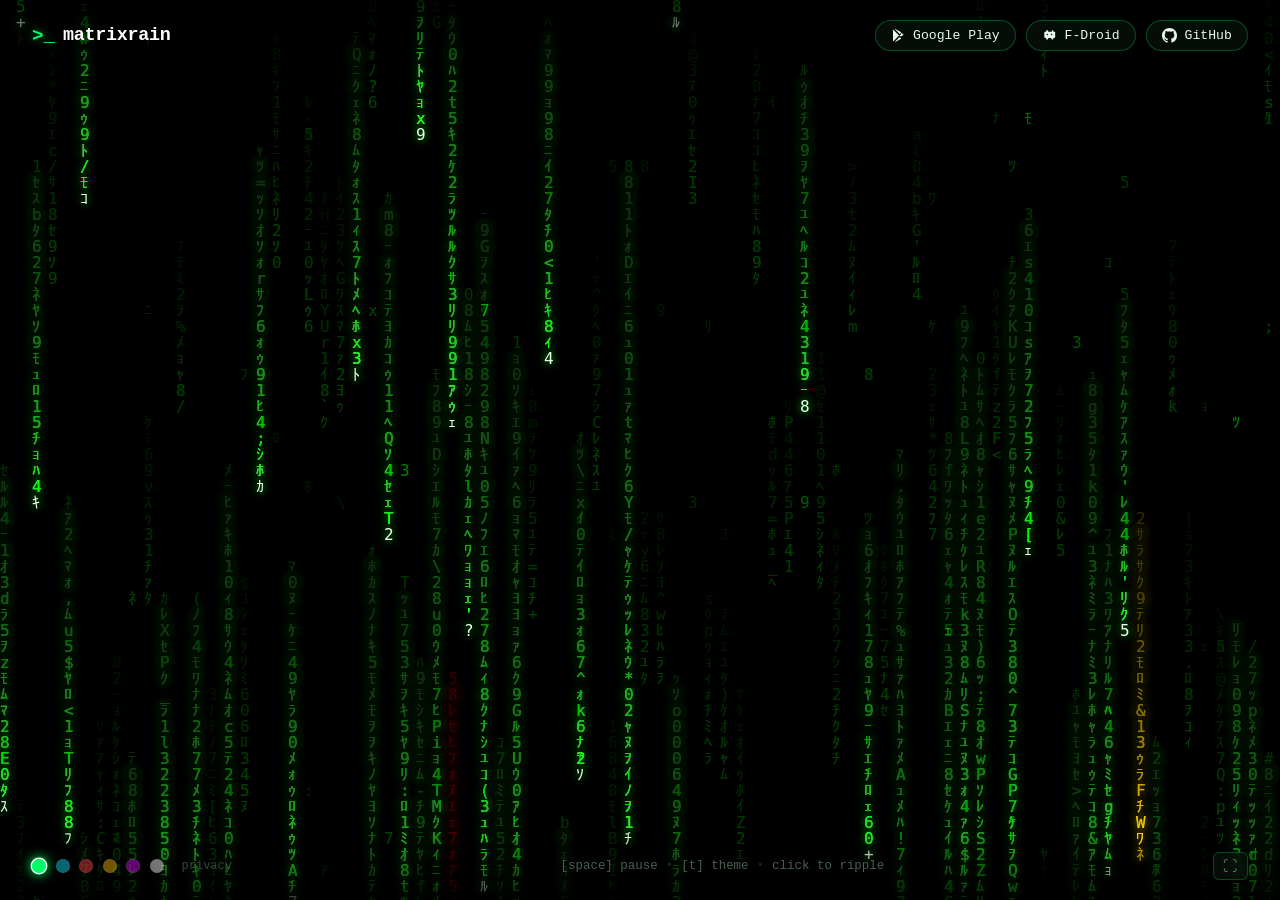
==== index.html @ ecc41f90 "feat(deploy): wire root static assets and deploy to matrixrain.app" ====
<!DOCTYPE html>
<html lang="en">
<head>
  <meta charset="UTF-8">
  <meta name="viewport" content="width=device-width, initial-scale=1.0">
  <title>matrixrain — Authentic Digital Rain</title>
  <meta name="description" content="Authentic, battery-optimized Matrix digital code rain live wallpaper for Android and Wear OS. Free on F-Droid and Google Play.">
  <meta name="keywords" content="matrix rain, live wallpaper, android live wallpaper, wear os watch face, pixel watch, f-droid, matrix code, digital rain">
  
  <!-- Open Graph / Social Media -->
  <meta property="og:type" content="website">
  <meta property="og:url" content="https://matrixrain.app/">
  <meta property="og:title" content="matrixrain">
  <meta property="og:description" content="Authentic Matrix digital code rain live wallpaper for Android and Wear OS.">
  <meta property="og:image" content="https://matrixrain.app/assets/og-preview.png">
  <meta property="og:image:width" content="1200">
  <meta property="og:image:height" content="630">

  <!-- Twitter Card -->
  <meta name="twitter:card" content="summary_large_image">
  <meta name="twitter:title" content="matrixrain">
  <meta name="twitter:description" content="Authentic Matrix digital code rain live wallpaper for Android and Wear OS.">
  <meta name="twitter:image" content="https://matrixrain.app/assets/og-preview.png">
  
  <!-- Favicon -->
  <link rel="icon" type="image/png" sizes="32x32" href="assets/favicon.png">
  <link rel="icon" type="image/x-icon" href="favicon.ico">
  <link rel="apple-touch-icon" sizes="180x180" href="assets/apple-touch-icon.png">

  <style>
    :root {
      --matrix-green: #00ff66;
      --bg-black: #000000;
      --text-main: #e8faed;
      --text-muted: #648a72;
      --font-mono: "Consolas", "Monaco", "Menlo", "SF Mono", "Courier New", monospace;
    }

    * {
      box-sizing: border-box;
      margin: 0;
      padding: 0;
      user-select: none;
      -webkit-user-select: none;
    }

    html, body {
      width: 100vw;
      height: 100vh;
      overflow: hidden;
      background-color: #000000;
      color: var(--text-main);
      font-family: var(--font-mono);
      position: relative;
    }

    #matrix-canvas {
      position: fixed;
      top: 0;
      left: 0;
      width: 100vw;
      height: 100vh;
      display: block;
      z-index: 1;
      background-color: #000000;
    }

    /* Top HUD Header */
    .hud-top {
      position: fixed;
      top: 0;
      left: 0;
      right: 0;
      z-index: 10;
      display: flex;
      justify-content: space-between;
      align-items: center;
      padding: 1.25rem 2rem;
      pointer-events: auto;
      background: linear-gradient(180deg, rgba(0, 0, 0, 0.8) 0%, rgba(0, 0, 0, 0) 100%);
      transition: opacity 0.4s ease, transform 0.4s ease;
    }

    .hud-brand {
      display: flex;
      align-items: center;
      gap: 0.5rem;
      cursor: default;
    }

    .prompt {
      color: var(--matrix-green);
      font-size: 1.2rem;
      font-weight: 700;
      text-shadow: 0 0 10px rgba(0, 255, 102, 0.7);
    }

    .brand-title {
      color: #ffffff;
      font-size: 1.15rem;
      font-weight: 600;
      letter-spacing: -0.3px;
    }

    .hud-actions {
      display: flex;
      align-items: center;
      gap: 0.65rem;
    }

    .hud-btn {
      display: inline-flex;
      align-items: center;
      gap: 0.45rem;
      padding: 0.45rem 0.95rem;
      background: rgba(8, 16, 11, 0.75);
      border: 1px solid rgba(0, 255, 102, 0.28);
      border-radius: 9999px;
      color: var(--text-main);
      text-decoration: none;
      font-size: 0.82rem;
      font-family: var(--font-mono);
      backdrop-filter: blur(12px);
      -webkit-backdrop-filter: blur(12px);
      transition: all 0.2s cubic-bezier(0.16, 1, 0.3, 1);
      white-space: nowrap;
    }

    .hud-btn:hover {
      background: rgba(0, 255, 102, 0.15);
      border-color: var(--matrix-green);
      color: #ffffff;
      box-shadow: 0 0 12px rgba(0, 255, 102, 0.35);
      transform: translateY(-1px);
    }

    .hud-icon {
      width: 15px !important;
      height: 15px !important;
      min-width: 15px !important;
      max-width: 15px !important;
      min-height: 15px !important;
      max-height: 15px !important;
      flex-shrink: 0;
      display: inline-block;
      vertical-align: middle;
    }

    /* Bottom HUD Bar */
    .hud-bottom {
      position: fixed;
      bottom: 0;
      left: 0;
      right: 0;
      z-index: 10;
      display: flex;
      justify-content: space-between;
      align-items: center;
      padding: 1.25rem 2rem;
      pointer-events: auto;
      background: linear-gradient(0deg, rgba(0, 0, 0, 0.8) 0%, rgba(0, 0, 0, 0) 100%);
      transition: opacity 0.4s ease, transform 0.4s ease;
    }

    .hud-themes {
      display: flex;
      align-items: center;
      gap: 0.6rem;
    }

    .theme-dot {
      width: 14px;
      height: 14px;
      border-radius: 50%;
      border: 1px solid rgba(255, 255, 255, 0.25);
      background-color: var(--dot-color);
      cursor: pointer;
      opacity: 0.45;
      transition: all 0.2s ease;
      outline: none;
    }

    .theme-dot:hover {
      opacity: 0.85;
      transform: scale(1.2);
    }

    .theme-dot.active {
      opacity: 1;
      border-color: #ffffff;
      box-shadow: 0 0 10px var(--dot-color);
      transform: scale(1.2);
    }

    .hud-privacy {
      margin-left: 0.5rem;
      color: var(--text-muted);
      text-decoration: none;
      font-size: 0.75rem;
      opacity: 0.5;
      transition: opacity 0.2s ease;
    }

    .hud-privacy:hover {
      opacity: 1;
      color: var(--text-main);
    }

    .hud-hints {
      color: var(--text-muted);
      font-size: 0.78rem;
      display: flex;
      align-items: center;
      gap: 0.5rem;
      opacity: 0.7;
    }

    .hud-hints .sep {
      opacity: 0.35;
    }

    .hud-tools {
      display: flex;
      align-items: center;
    }

    .hud-icon-btn {
      background: rgba(8, 16, 11, 0.75);
      border: 1px solid rgba(0, 255, 102, 0.25);
      border-radius: 6px;
      color: var(--text-muted);
      font-size: 0.9rem;
      padding: 0.3rem 0.6rem;
      cursor: pointer;
      backdrop-filter: blur(8px);
      -webkit-backdrop-filter: blur(8px);
      transition: all 0.2s ease;
      outline: none;
    }

    .hud-icon-btn:hover {
      border-color: var(--matrix-green);
      color: #ffffff;
      box-shadow: 0 0 10px rgba(0, 255, 102, 0.3);
    }

    /* Zen Screensaver Auto-Hide Mode */
    body.hud-hidden {
      cursor: none;
    }

    body.hud-hidden .hud-top {
      opacity: 0;
      pointer-events: none;
      transform: translateY(-8px);
    }

    body.hud-hidden .hud-bottom {
      opacity: 0;
      pointer-events: none;
      transform: translateY(8px);
    }

    @media (max-width: 768px) {
      .hud-top {
        padding: 1rem 1.25rem;
        flex-direction: column;
        gap: 0.85rem;
        align-items: flex-start;
      }
      .hud-actions {
        width: 100%;
        flex-wrap: wrap;
        gap: 0.45rem;
      }
      .hud-btn {
        padding: 0.35rem 0.75rem;
        font-size: 0.75rem;
      }
      .hud-bottom {
        padding: 1rem 1.25rem;
        gap: 0.75rem;
      }
      .hud-hints {
        display: none;
      }
    }
  </style>
</head>
<body>
  <!-- Full-Screen Living Digital Rain Canvas -->
  <canvas id="matrix-canvas"></canvas>

  <!-- Minimalist HUD Overlay (Auto-hides on inactivity) -->
  <header class="hud-top">
    <div class="hud-brand">
      <span class="prompt">&gt;_</span>
      <span class="brand-title">matrixrain</span>
    </div>

    <nav class="hud-actions">
      <a href="https://play.google.com/store/apps/details?id=com.example.matrixrain" target="_blank" rel="noopener" class="hud-btn" title="Get it on Google Play">
        <svg class="hud-icon" width="15" height="15" viewBox="0 0 24 24" fill="currentColor" style="width: 15px; height: 15px; min-width: 15px; max-width: 15px;">
          <path d="M3.5 2.3c-.2.3-.3.8-.3 1.4v16.6c0 .6.1 1.1.3 1.4l9.3-9.7L3.5 2.3zm12.3 8.3l-2.6 1.4 2.6 1.4 3.4-1.9c.8-.5.8-1.4 0-1.9l-3.4-1.9zm-1.8-1l-7.7-7.7c.3-.2.8-.2 1.3 0l8.7 5-2.3 2.7zm0 4.8l2.3 2.7-8.7 5c-.5.2-1 .2-1.3 0l7.7-7.7z"/>
        </svg>
        <span>Google Play</span>
      </a>

      <a href="https://f-droid.org/packages/com.example.matrixrain/" target="_blank" rel="noopener" class="hud-btn" title="Free and Open Source on F-Droid">
        <svg class="hud-icon" width="15" height="15" viewBox="0 0 24 24" fill="currentColor" style="width: 15px; height: 15px; min-width: 15px; max-width: 15px;">
          <path d="M7.4 3.7c-.4 0-.8.4-.8.8v1.6H5.2c-.8 0-1.5.7-1.5 1.5v6.9c0 .8.7 1.5 1.5 1.5h1.4v1.6c0 .4.4.8.8.8h1.6c.4 0 .8-.4.8-.8v-1.6h5.2v1.6c0 .4.4.8.8.8h1.6c.4 0 .8-.4.8-.8V16h1.4c.8 0 1.5-.7 1.5-1.5V7.6c0-.8-.7-1.5-1.5-1.5h-1.4V4.5c0-.4-.4-.8-.8-.8H16.6c-.4 0-.8.4-.8.8v1.6H9.8V4.5c0-.4-.4-.8-.8-.8H7.4zm1.2 5.5a1.2 1.2 0 110 2.4 1.2 1.2 0 010-2.4zm6.8 0a1.2 1.2 0 110 2.4 1.2 1.2 0 010-2.4z"/>
        </svg>
        <span>F-Droid</span>
      </a>

      <a href="https://github.com/kush-chou/neocoderain" target="_blank" rel="noopener" class="hud-btn" title="View Source on GitHub">
        <svg class="hud-icon" width="15" height="15" viewBox="0 0 24 24" fill="currentColor" style="width: 15px; height: 15px; min-width: 15px; max-width: 15px;">
          <path d="M12 0C5.37 0 0 5.37 0 12c0 5.31 3.435 9.795 8.205 11.385.6.105.825-.255.825-.57 0-.285-.015-1.23-.015-2.235-3.015.555-3.795-.735-4.035-1.41-.135-.345-.72-1.41-1.23-1.695-.42-.225-1.02-.78-.015-.795.945-.015 1.62.87 1.845 1.23 1.08 1.815 2.805 1.305 3.495.99.105-.78.42-1.305.765-1.605-2.67-.3-5.46-1.335-5.46-5.925 0-1.305.465-2.385 1.23-3.225-.12-.3-.54-1.53.12-3.18 0 0 1.005-.315 3.3 1.23.96-.27 1.98-.405 3-.405s2.04.135 3 .405c2.295-1.56 3.3-1.23 3.3-1.23.66 1.65.24 2.88.12 3.18.765.84 1.23 1.905 1.23 3.225 0 4.605-2.805 5.625-5.475 5.925.435.375.81 1.095.81 2.22 0 1.605-.015 2.895-.015 3.3 0 .315.225.69.825.57A12.02 12.02 0 0024 12c0-6.63-5.37-12-12-12z"/>
        </svg>
        <span>GitHub</span>
      </a>
    </nav>
  </header>

  <!-- Minimalist Bottom HUD -->
  <footer class="hud-bottom">
    <div class="hud-themes" title="Select Color Theme">
      <button class="theme-dot active" data-theme="classic" title="Classic Green" style="--dot-color: #00ff66"></button>
      <button class="theme-dot" data-theme="cyan" title="Trinity Cyan" style="--dot-color: #00e5ff"></button>
      <button class="theme-dot" data-theme="crimson" title="Matrix Red" style="--dot-color: #ff3344"></button>
      <button class="theme-dot" data-theme="amber" title="Zion Amber" style="--dot-color: #ffb700"></button>
      <button class="theme-dot" data-theme="violet" title="Cyber Violet" style="--dot-color: #d500f9"></button>
      <button class="theme-dot" data-theme="monochrome" title="Monochrome White" style="--dot-color: #ffffff"></button>
      <a href="privacy.html" class="hud-privacy" title="Privacy Policy">privacy</a>
    </div>

    <div class="hud-hints">
      <span>[space] pause</span>
      <span class="sep">•</span>
      <span>[t] theme</span>
      <span class="sep">•</span>
      <span>click to ripple</span>
    </div>

    <div class="hud-tools">
      <button id="fullscreen-btn" class="hud-icon-btn" title="Toggle Fullscreen">⛶</button>
    </div>
  </footer>

  <script>
    /**
     * Exact Faithful Implementation of MatrixRainWallpaperService.java
     * Directly matches the Android live wallpaper engine.
     */
    const canvas = document.getElementById('matrix-canvas');
    const ctx = canvas.getContext('2d');

    // Offscreen persistent buffer canvas for authentic phosphorescent decay
    let bufferCanvas = document.createElement('canvas');
    let bufferCtx = bufferCanvas.getContext('2d');

    const hiddenWords = ["MATRIX", "SYSTEM", "HACK", "WAKE UP", "NEO"];

    // Palette configurations based on Android paints
    const THEMES = {
      classic: {
        text: '#00FF00',
        bg: '#004400',
        head: '#EEFFEE',
        glow: '#00FF00',
        virus: '#FF0000',
        gold: '#FFD700'
      },
      cyan: {
        text: '#00E5FF',
        bg: '#003344',
        head: '#EEFFFF',
        glow: '#00E5FF',
        virus: '#FF0055',
        gold: '#FFD700'
      },
      crimson: {
        text: '#FF3344',
        bg: '#440008',
        head: '#FFEEF0',
        glow: '#FF3344',
        virus: '#00FF66',
        gold: '#FFD700'
      },
      amber: {
        text: '#FFB700',
        bg: '#443000',
        head: '#FFFFEE',
        glow: '#FFB700',
        virus: '#FF2200',
        gold: '#00FF66'
      },
      violet: {
        text: '#D500F9',
        bg: '#350040',
        head: '#FAEEFF',
        glow: '#D500F9',
        virus: '#00E5FF',
        gold: '#FFD700'
      },
      monochrome: {
        text: '#BBBBBB',
        bg: '#333333',
        head: '#FFFFFF',
        glow: '#FFFFFF',
        virus: '#FF3344',
        gold: '#00FF66'
      }
    };
    const THEME_KEYS = Object.keys(THEMES);

    const state = {
      theme: 'classic',
      fontSize: 16,
      columnSize: 0,
      width: 0,
      height: 0,
      dropY: [],
      speeds: [],
      frameCounts: [],
      previousChars: [],
      columnType: [], // 0=Normal, 1=Background depth, 2=Virus, 3=Gold
      wordActiveIndex: [],
      assignedWord: [],
      ripples: [],
      paused: false
    };

    /**
     * Exact character generator from MatrixRainWallpaperService.java:
     * 60% Halfwidth Katakana (0xFF66 to 0xFF9D)
     * 25% Digits ('0' to '9')
     * 15% ASCII symbols (0x21 to 0x7E)
     */
    function getRandomMatrixChar() {
      const type = Math.random() * 100;
      if (type < 60) {
        return String.fromCharCode(0xFF66 + Math.floor(Math.random() * (0xFF9D - 0xFF66)));
      } else if (type < 85) {
        return String.fromCharCode(48 + Math.floor(Math.random() * 10));
      } else {
        return String.fromCharCode(0x21 + Math.floor(Math.random() * 90));
      }
    }

    function initColumn(i, randomY) {
      const maxRows = Math.floor(state.height / state.fontSize);
      state.dropY[i] = randomY ? Math.floor(Math.random() * maxRows) : 0;

      const roll = Math.random();
      if (roll > 0.98) {
        state.columnType[i] = 2; // Virus (Red)
        state.speeds[i] = Math.floor(Math.random() * 2) + 1;
      } else if (roll > 0.96) {
        state.columnType[i] = 3; // Gold
        state.speeds[i] = Math.floor(Math.random() * 3) + 2;
      } else if (roll > 0.60) {
        state.columnType[i] = 1; // Background depth (Dim dark green)
        state.speeds[i] = Math.floor(Math.random() * 2) + 3;
      } else {
        state.columnType[i] = 0; // Standard foreground (Bright green)
        state.speeds[i] = Math.floor(Math.random() * 2) + 1;
      }

      state.frameCounts[i] = state.speeds[i];
      state.previousChars[i] = getRandomMatrixChar();

      state.wordActiveIndex[i] = -1;
      if (!randomY && state.columnType[i] === 0 && Math.random() < 0.04) {
        state.assignedWord[i] = hiddenWords[Math.floor(Math.random() * hiddenWords.length)];
        state.wordActiveIndex[i] = 0;
      }
    }

    function resizeMatrix() {
      const dpr = Math.min(window.devicePixelRatio || 1, 2);
      state.width = window.innerWidth;
      state.height = window.innerHeight;

      canvas.width = Math.floor(state.width * dpr);
      canvas.height = Math.floor(state.height * dpr);
      canvas.style.width = `${state.width}px`;
      canvas.style.height = `${state.height}px`;

      ctx.setTransform(dpr, 0, 0, dpr, 0, 0);

      bufferCanvas.width = state.width;
      bufferCanvas.height = state.height;
      bufferCtx.fillStyle = '#000000';
      bufferCtx.fillRect(0, 0, state.width, state.height);

      state.fontSize = state.width < 768 ? 14 : 16;
      state.columnSize = Math.floor(state.width / state.fontSize);

      state.dropY = new Array(state.columnSize);
      state.speeds = new Array(state.columnSize);
      state.frameCounts = new Array(state.columnSize);
      state.previousChars = new Array(state.columnSize);
      state.columnType = new Array(state.columnSize);
      state.wordActiveIndex = new Array(state.columnSize);
      state.assignedWord = new Array(state.columnSize);

      for (let i = 0; i < state.columnSize; i++) {
        initColumn(i, true);
      }
    }

    window.addEventListener('resize', resizeMatrix);
    resizeMatrix();

    // Consistent Frame Loop matching Android Handler.postDelayed(drawRunner, 33)
    function drawFrame() {
      if (state.paused) return;

      const currentTheme = THEMES[state.theme];

      // 1. Phosphor Decay Wipe on buffer matching Android setAlpha(10) (10/255 ~= 0.039)
      bufferCtx.fillStyle = 'rgba(0, 0, 0, 0.038)';
      bufferCtx.fillRect(0, 0, state.width, state.height);

      bufferCtx.font = `${state.fontSize}px "Consolas", "Monaco", "Menlo", monospace`;
      bufferCtx.textBaseline = 'top';

      // 2. Process Columns
      for (let i = 0; i < state.columnSize; i++) {
        state.frameCounts[i]--;

        // Occasional In-Place Glitch
        if (Math.random() < 0.015) {
          const glitchY = Math.floor(Math.random() * (state.height / state.fontSize));
          let glitchColor = state.columnType[i] === 1 ? currentTheme.bg : currentTheme.text;
          if (state.columnType[i] === 2) glitchColor = currentTheme.virus;
          bufferCtx.fillStyle = glitchColor;
          bufferCtx.fillText(getRandomMatrixChar(), i * state.fontSize, glitchY * state.fontSize);
        }

        if (state.frameCounts[i] <= 0) {
          state.frameCounts[i] = state.speeds[i];

          const x = i * state.fontSize;
          const y = state.dropY[i] * state.fontSize;

          // Paint previous character in body color
          let bodyColor = currentTheme.text;
          if (state.columnType[i] === 1) bodyColor = currentTheme.bg;
          else if (state.columnType[i] === 2) bodyColor = currentTheme.virus;
          else if (state.columnType[i] === 3) bodyColor = currentTheme.gold;

          bufferCtx.fillStyle = bodyColor;
          bufferCtx.fillText(state.previousChars[i], x, y);

          state.dropY[i]++;

          if (state.dropY[i] * state.fontSize > state.height) {
            if (Math.random() > 0.95) {
              initColumn(i, false);
            }
          } else {
            let newChar;
            if (state.wordActiveIndex[i] >= 0) {
              newChar = state.assignedWord[i].charAt(state.wordActiveIndex[i]);
              state.wordActiveIndex[i]++;
              if (state.wordActiveIndex[i] >= state.assignedWord[i].length) {
                state.wordActiveIndex[i] = -1;
              }
            } else {
              newChar = getRandomMatrixChar();
            }

            // Draw new head with glow
            let headColor = currentTheme.head;
            let headGlow = currentTheme.glow;
            if (state.columnType[i] === 2) { headColor = currentTheme.virus; headGlow = currentTheme.virus; }
            else if (state.columnType[i] === 3) { headColor = currentTheme.gold; headGlow = currentTheme.gold; }
            else if (state.columnType[i] === 1) { headColor = currentTheme.bg; headGlow = 'transparent'; }

            bufferCtx.save();
            bufferCtx.fillStyle = headColor;
            if (state.columnType[i] !== 1) {
              bufferCtx.shadowColor = headGlow;
              bufferCtx.shadowBlur = 8;
            }
            bufferCtx.fillText(newChar, x, state.dropY[i] * state.fontSize);
            bufferCtx.restore();

            state.previousChars[i] = newChar;
          }
        }
      }

      // 3. Render buffer onto main screen
      ctx.clearRect(0, 0, state.width, state.height);
      ctx.drawImage(bufferCanvas, 0, 0);

      // 4. Draw Ripples on top
      for (let r = state.ripples.length - 1; r >= 0; r--) {
        const rip = state.ripples[r];
        rip.radius += 8;
        rip.alpha -= 0.04;
        if (rip.alpha <= 0) {
          state.ripples.splice(r, 1);
          continue;
        }
        ctx.beginPath();
        ctx.arc(rip.x, rip.y, rip.radius, 0, Math.PI * 2);
        ctx.strokeStyle = `rgba(0, 255, 102, ${rip.alpha * 0.6})`;
        ctx.lineWidth = 1.5;
        ctx.stroke();
      }
    }

    let lastTime = 0;
    const frameInterval = 30; // 30ms matching Android WallpaperService drawDelay

    function loop(timestamp) {
      if (!lastTime) lastTime = timestamp;
      const elapsed = timestamp - lastTime;

      if (elapsed >= frameInterval) {
        lastTime = timestamp - (elapsed % frameInterval);
        drawFrame();
      }

      requestAnimationFrame(loop);
    }
    requestAnimationFrame(loop);

    // Interactive Touch / Mouse Ripple from WallpaperService.onTouchEvent
    function triggerTouch(x, y) {
      state.ripples.push({ x, y, radius: 10, alpha: 1.0 });
      const col = Math.floor(x / state.fontSize);
      for (let offset = -2; offset <= 2; offset++) {
        const c = col + offset;
        if (c >= 0 && c < state.columnSize) {
          state.dropY[c] = 0;
          state.speeds[c] = 1;
          state.frameCounts[c] = 0;
          state.columnType[c] = (Math.random() < 0.1) ? 3 : 0;
        }
      }
    }

    window.addEventListener('pointerdown', (e) => {
      if (e.target.closest('.hud-top') || e.target.closest('.hud-bottom')) return;
      triggerTouch(e.clientX, e.clientY);
    });

    // Auto-Hide HUD for Pure Screensaver Experience
    let hideTimer = null;
    function resetInactivityTimer() {
      document.body.classList.remove('hud-hidden');
      clearTimeout(hideTimer);
      hideTimer = setTimeout(() => {
        document.body.classList.add('hud-hidden');
      }, 3500);
    }

    ['mousemove', 'mousedown', 'keydown', 'touchstart'].forEach((evt) => {
      window.addEventListener(evt, resetInactivityTimer, { passive: true });
    });
    resetInactivityTimer();

    // Theme Picker
    function setTheme(themeKey) {
      if (!THEMES[themeKey]) return;
      state.theme = themeKey;
      document.querySelectorAll('.theme-dot').forEach((dot) => {
        dot.classList.toggle('active', dot.dataset.theme === themeKey);
      });
    }

    document.querySelectorAll('.theme-dot').forEach((dot) => {
      dot.addEventListener('click', () => setTheme(dot.dataset.theme));
    });

    // Keyboard Shortcuts
    window.addEventListener('keydown', (e) => {
      if (e.key === ' ' || e.code === 'Space') {
        e.preventDefault();
        state.paused = !state.paused;
      } else if (e.key === 't' || e.key === 'T') {
        const currentIdx = THEME_KEYS.indexOf(state.theme);
        const nextIdx = (currentIdx + 1) % THEME_KEYS.length;
        setTheme(THEME_KEYS[nextIdx]);
      } else if (e.key === 'f' || e.key === 'F') {
        toggleFullscreen();
      }
    });

    // Fullscreen Toggle
    const fullscreenBtn = document.getElementById('fullscreen-btn');
    function toggleFullscreen() {
      if (!document.fullscreenElement) {
        document.documentElement.requestFullscreen().catch(() => {});
        if (fullscreenBtn) fullscreenBtn.textContent = '✕';
      } else {
        document.exitFullscreen().catch(() => {});
        if (fullscreenBtn) fullscreenBtn.textContent = '⛶';
      }
    }
    if (fullscreenBtn) fullscreenBtn.addEventListener('click', toggleFullscreen);
  </script>
</body>
</html>
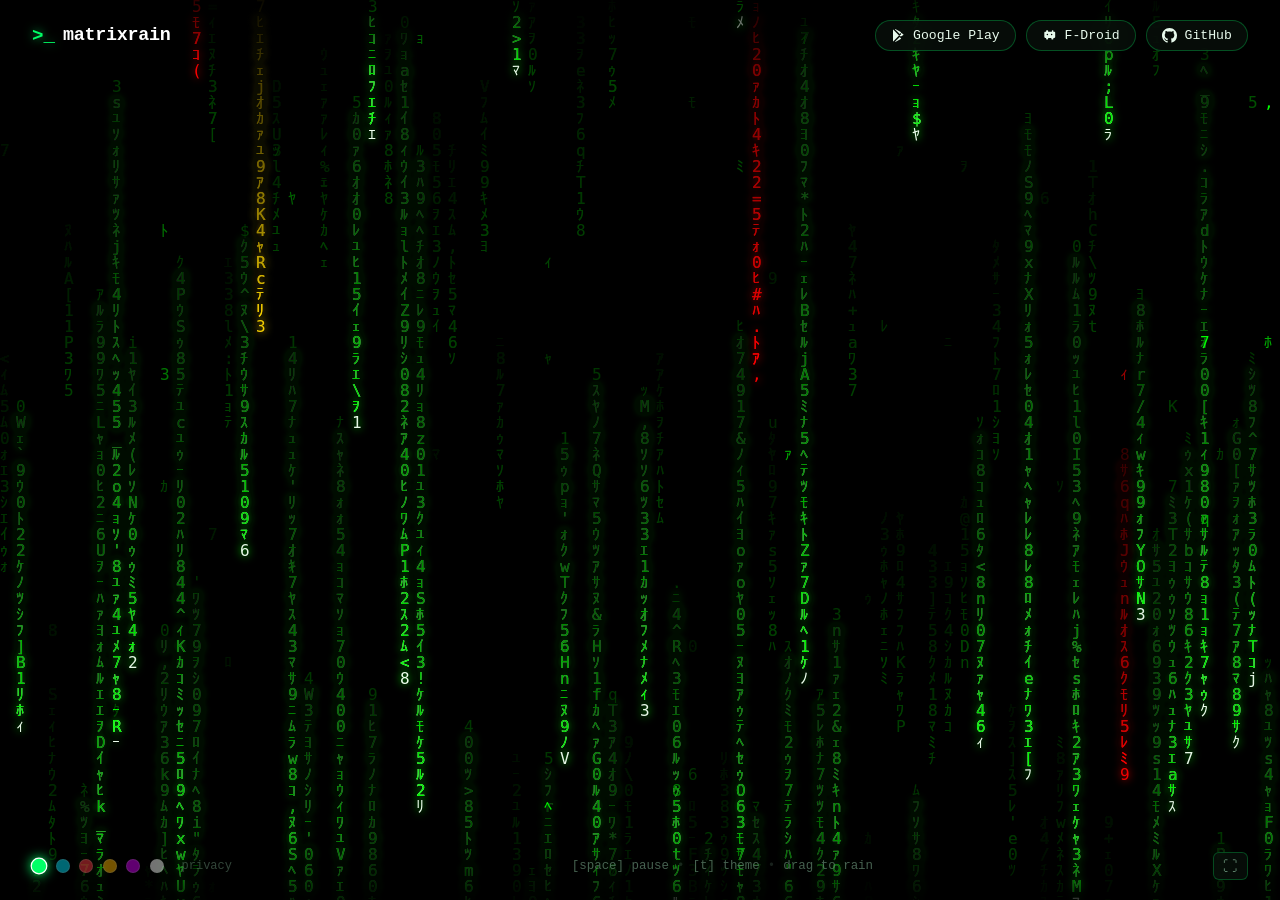
==== commit e97e3fa7: "feat(interaction): add click-drag cursor glide cascading rain matching Android live wallpaper" ====
--- a/index.html
+++ b/index.html
@@ -339,7 +339,7 @@
       <span class="sep">•</span>
       <span>[t] theme</span>
       <span class="sep">•</span>
-      <span>click to ripple</span>
+      <span>drag to rain</span>
     </div>
 
     <div class="hud-tools">
@@ -630,24 +630,55 @@
     }
     requestAnimationFrame(loop);
 
-    // Interactive Touch / Mouse Ripple from WallpaperService.onTouchEvent
-    function triggerTouch(x, y) {
-      state.ripples.push({ x, y, radius: 10, alpha: 1.0 });
-      const col = Math.floor(x / state.fontSize);
-      for (let offset = -2; offset <= 2; offset++) {
-        const c = col + offset;
+    // Glide / Drag Column Trigger directly from Android WallpaperService.onTouchEvent
+    let isPointerDown = false;
+    let lastPointerX = null;
+
+    function triggerAtX(currentX) {
+      const currentCol = Math.floor(currentX / state.fontSize);
+      let startCol = currentCol;
+      let endCol = currentCol;
+
+      if (lastPointerX !== null) {
+        const prevCol = Math.floor(lastPointerX / state.fontSize);
+        startCol = Math.min(prevCol, currentCol);
+        endCol = Math.max(prevCol, currentCol);
+      }
+
+      for (let c = startCol; c <= endCol; c++) {
         if (c >= 0 && c < state.columnSize) {
           state.dropY[c] = 0;
           state.speeds[c] = 1;
           state.frameCounts[c] = 0;
-          state.columnType[c] = (Math.random() < 0.1) ? 3 : 0;
+          state.previousChars[c] = getRandomMatrixChar();
+          // 5% chance Gold stream roll directly matching Android onTouchEvent
+          state.columnType[c] = (Math.random() < 0.05) ? 3 : 0;
         }
       }
+
+      lastPointerX = currentX;
     }
 
     window.addEventListener('pointerdown', (e) => {
       if (e.target.closest('.hud-top') || e.target.closest('.hud-bottom')) return;
-      triggerTouch(e.clientX, e.clientY);
+      isPointerDown = true;
+      triggerAtX(e.clientX);
+    });
+
+    window.addEventListener('pointermove', (e) => {
+      if (!isPointerDown) return;
+      if (e.target.closest('.hud-top') || e.target.closest('.hud-bottom')) return;
+      triggerAtX(e.clientX);
+    });
+
+    window.addEventListener('pointerup', () => {
+      isPointerDown = false;
+      lastPointerX = null;
+    });
+
+    window.addEventListener('pointercancel', () => {
+      isPointerDown = false;
+      lastPointerX = null;
     });
 
     // Auto-Hide HUD for Pure Screensaver Experience
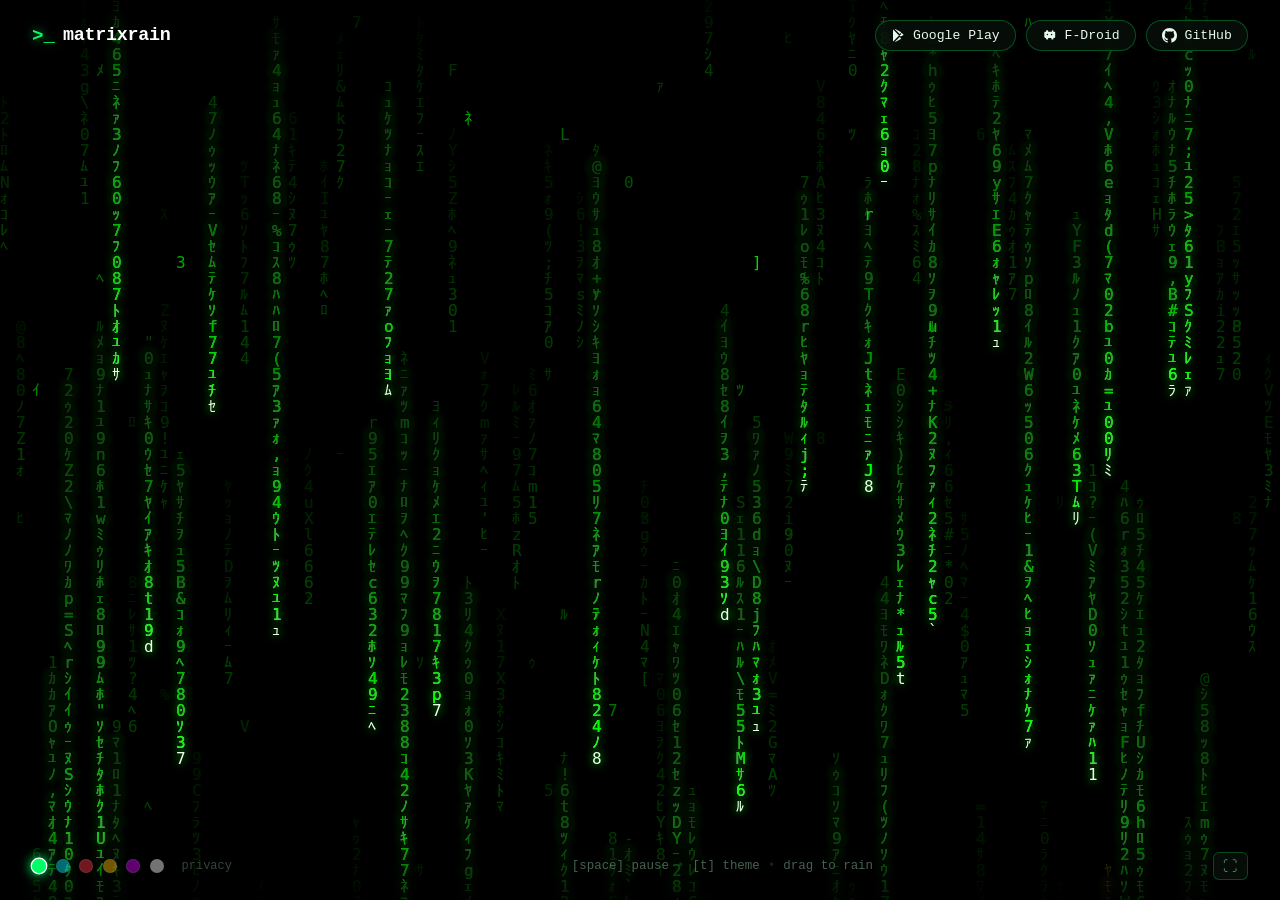
==== commit e323ab15: "refactor(fdroid): migrate namespace to app.matrixrain and configure F-Droid release metadata" ====
--- a/index.html
+++ b/index.html
@@ -299,21 +299,21 @@
     </div>
 
     <nav class="hud-actions">
-      <a href="https://play.google.com/store/apps/details?id=com.example.matrixrain" target="_blank" rel="noopener" class="hud-btn" title="Get it on Google Play">
+      <a href="https://play.google.com/store/apps/details?id=app.matrixrain" target="_blank" rel="noopener" class="hud-btn" title="Get it on Google Play">
         <svg class="hud-icon" width="15" height="15" viewBox="0 0 24 24" fill="currentColor" style="width: 15px; height: 15px; min-width: 15px; max-width: 15px;">
           <path d="M3.5 2.3c-.2.3-.3.8-.3 1.4v16.6c0 .6.1 1.1.3 1.4l9.3-9.7L3.5 2.3zm12.3 8.3l-2.6 1.4 2.6 1.4 3.4-1.9c.8-.5.8-1.4 0-1.9l-3.4-1.9zm-1.8-1l-7.7-7.7c.3-.2.8-.2 1.3 0l8.7 5-2.3 2.7zm0 4.8l2.3 2.7-8.7 5c-.5.2-1 .2-1.3 0l7.7-7.7z"/>
         </svg>
         <span>Google Play</span>
       </a>
 
-      <a href="https://f-droid.org/packages/com.example.matrixrain/" target="_blank" rel="noopener" class="hud-btn" title="Free and Open Source on F-Droid">
+      <a href="https://f-droid.org/packages/app.matrixrain/" target="_blank" rel="noopener" class="hud-btn" title="Free and Open Source on F-Droid">
         <svg class="hud-icon" width="15" height="15" viewBox="0 0 24 24" fill="currentColor" style="width: 15px; height: 15px; min-width: 15px; max-width: 15px;">
           <path d="M7.4 3.7c-.4 0-.8.4-.8.8v1.6H5.2c-.8 0-1.5.7-1.5 1.5v6.9c0 .8.7 1.5 1.5 1.5h1.4v1.6c0 .4.4.8.8.8h1.6c.4 0 .8-.4.8-.8v-1.6h5.2v1.6c0 .4.4.8.8.8h1.6c.4 0 .8-.4.8-.8V16h1.4c.8 0 1.5-.7 1.5-1.5V7.6c0-.8-.7-1.5-1.5-1.5h-1.4V4.5c0-.4-.4-.8-.8-.8H16.6c-.4 0-.8.4-.8.8v1.6H9.8V4.5c0-.4-.4-.8-.8-.8H7.4zm1.2 5.5a1.2 1.2 0 110 2.4 1.2 1.2 0 010-2.4zm6.8 0a1.2 1.2 0 110 2.4 1.2 1.2 0 010-2.4z"/>
         </svg>
         <span>F-Droid</span>
       </a>
 
-      <a href="https://github.com/kush-chou/neocoderain" target="_blank" rel="noopener" class="hud-btn" title="View Source on GitHub">
+      <a href="https://github.com/kush-chou/matrixrain" target="_blank" rel="noopener" class="hud-btn" title="View Source on GitHub">
         <svg class="hud-icon" width="15" height="15" viewBox="0 0 24 24" fill="currentColor" style="width: 15px; height: 15px; min-width: 15px; max-width: 15px;">
           <path d="M12 0C5.37 0 0 5.37 0 12c0 5.31 3.435 9.795 8.205 11.385.6.105.825-.255.825-.57 0-.285-.015-1.23-.015-2.235-3.015.555-3.795-.735-4.035-1.41-.135-.345-.72-1.41-1.23-1.695-.42-.225-1.02-.78-.015-.795.945-.015 1.62.87 1.845 1.23 1.08 1.815 2.805 1.305 3.495.99.105-.78.42-1.305.765-1.605-2.67-.3-5.46-1.335-5.46-5.925 0-1.305.465-2.385 1.23-3.225-.12-.3-.54-1.53.12-3.18 0 0 1.005-.315 3.3 1.23.96-.27 1.98-.405 3-.405s2.04.135 3 .405c2.295-1.56 3.3-1.23 3.3-1.23.66 1.65.24 2.88.12 3.18.765.84 1.23 1.905 1.23 3.225 0 4.605-2.805 5.625-5.475 5.925.435.375.81 1.095.81 2.22 0 1.605-.015 2.895-.015 3.3 0 .315.225.69.825.57A12.02 12.02 0 0024 12c0-6.63-5.37-12-12-12z"/>
         </svg>
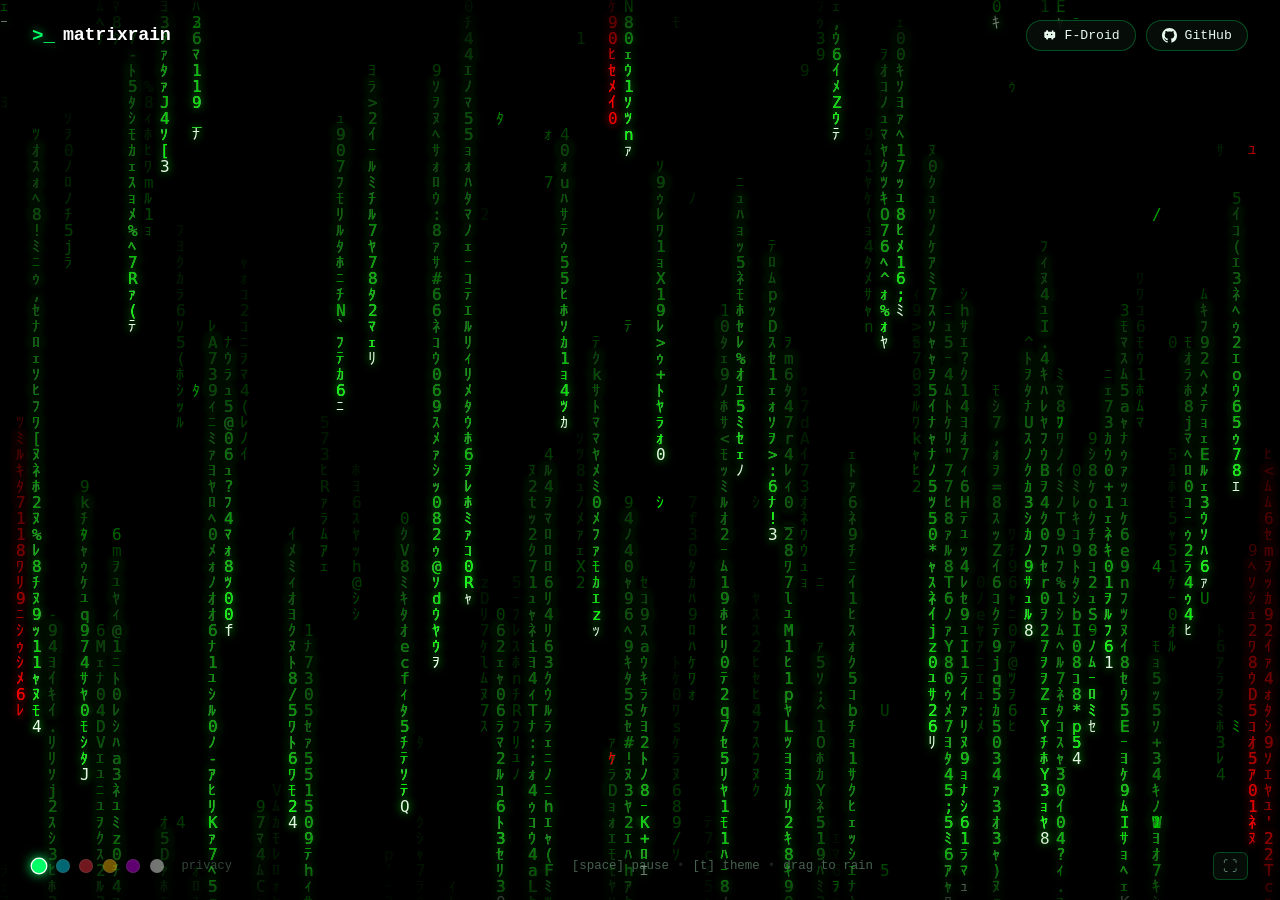
==== commit 981fb1fd: "refactor: strip wear os module and play billing for pure FOSS release" ====
--- a/index.html
+++ b/index.html
@@ -4,14 +4,14 @@
   <meta charset="UTF-8">
   <meta name="viewport" content="width=device-width, initial-scale=1.0">
   <title>matrixrain — Authentic Digital Rain</title>
-  <meta name="description" content="Authentic, battery-optimized Matrix digital code rain live wallpaper for Android and Wear OS. Free on F-Droid and Google Play.">
-  <meta name="keywords" content="matrix rain, live wallpaper, android live wallpaper, wear os watch face, pixel watch, f-droid, matrix code, digital rain">
+  <meta name="description" content="Authentic, battery-optimized Matrix digital code rain live wallpaper for Android. 100% Free and Open Source on F-Droid.">
+  <meta name="keywords" content="matrix rain, live wallpaper, android live wallpaper, foss, f-droid, matrix code, digital rain">
   
   <!-- Open Graph / Social Media -->
   <meta property="og:type" content="website">
   <meta property="og:url" content="https://matrixrain.app/">
   <meta property="og:title" content="matrixrain">
-  <meta property="og:description" content="Authentic Matrix digital code rain live wallpaper for Android and Wear OS.">
+  <meta property="og:description" content="Authentic Matrix digital code rain live wallpaper for Android.">
   <meta property="og:image" content="https://matrixrain.app/assets/og-preview.png">
   <meta property="og:image:width" content="1200">
   <meta property="og:image:height" content="630">
@@ -19,7 +19,7 @@
   <!-- Twitter Card -->
   <meta name="twitter:card" content="summary_large_image">
   <meta name="twitter:title" content="matrixrain">
-  <meta name="twitter:description" content="Authentic Matrix digital code rain live wallpaper for Android and Wear OS.">
+  <meta name="twitter:description" content="Authentic Matrix digital code rain live wallpaper for Android.">
   <meta name="twitter:image" content="https://matrixrain.app/assets/og-preview.png">
   
   <!-- Favicon -->
@@ -299,13 +299,6 @@
     </div>
 
     <nav class="hud-actions">
-      <a href="https://play.google.com/store/apps/details?id=app.matrixrain" target="_blank" rel="noopener" class="hud-btn" title="Get it on Google Play">
-        <svg class="hud-icon" width="15" height="15" viewBox="0 0 24 24" fill="currentColor" style="width: 15px; height: 15px; min-width: 15px; max-width: 15px;">
-          <path d="M3.5 2.3c-.2.3-.3.8-.3 1.4v16.6c0 .6.1 1.1.3 1.4l9.3-9.7L3.5 2.3zm12.3 8.3l-2.6 1.4 2.6 1.4 3.4-1.9c.8-.5.8-1.4 0-1.9l-3.4-1.9zm-1.8-1l-7.7-7.7c.3-.2.8-.2 1.3 0l8.7 5-2.3 2.7zm0 4.8l2.3 2.7-8.7 5c-.5.2-1 .2-1.3 0l7.7-7.7z"/>
-        </svg>
-        <span>Google Play</span>
-      </a>
-
       <a href="https://f-droid.org/packages/app.matrixrain/" target="_blank" rel="noopener" class="hud-btn" title="Free and Open Source on F-Droid">
         <svg class="hud-icon" width="15" height="15" viewBox="0 0 24 24" fill="currentColor" style="width: 15px; height: 15px; min-width: 15px; max-width: 15px;">
           <path d="M7.4 3.7c-.4 0-.8.4-.8.8v1.6H5.2c-.8 0-1.5.7-1.5 1.5v6.9c0 .8.7 1.5 1.5 1.5h1.4v1.6c0 .4.4.8.8.8h1.6c.4 0 .8-.4.8-.8v-1.6h5.2v1.6c0 .4.4.8.8.8h1.6c.4 0 .8-.4.8-.8V16h1.4c.8 0 1.5-.7 1.5-1.5V7.6c0-.8-.7-1.5-1.5-1.5h-1.4V4.5c0-.4-.4-.8-.8-.8H16.6c-.4 0-.8.4-.8.8v1.6H9.8V4.5c0-.4-.4-.8-.8-.8H7.4zm1.2 5.5a1.2 1.2 0 110 2.4 1.2 1.2 0 010-2.4zm6.8 0a1.2 1.2 0 110 2.4 1.2 1.2 0 010-2.4z"/>
